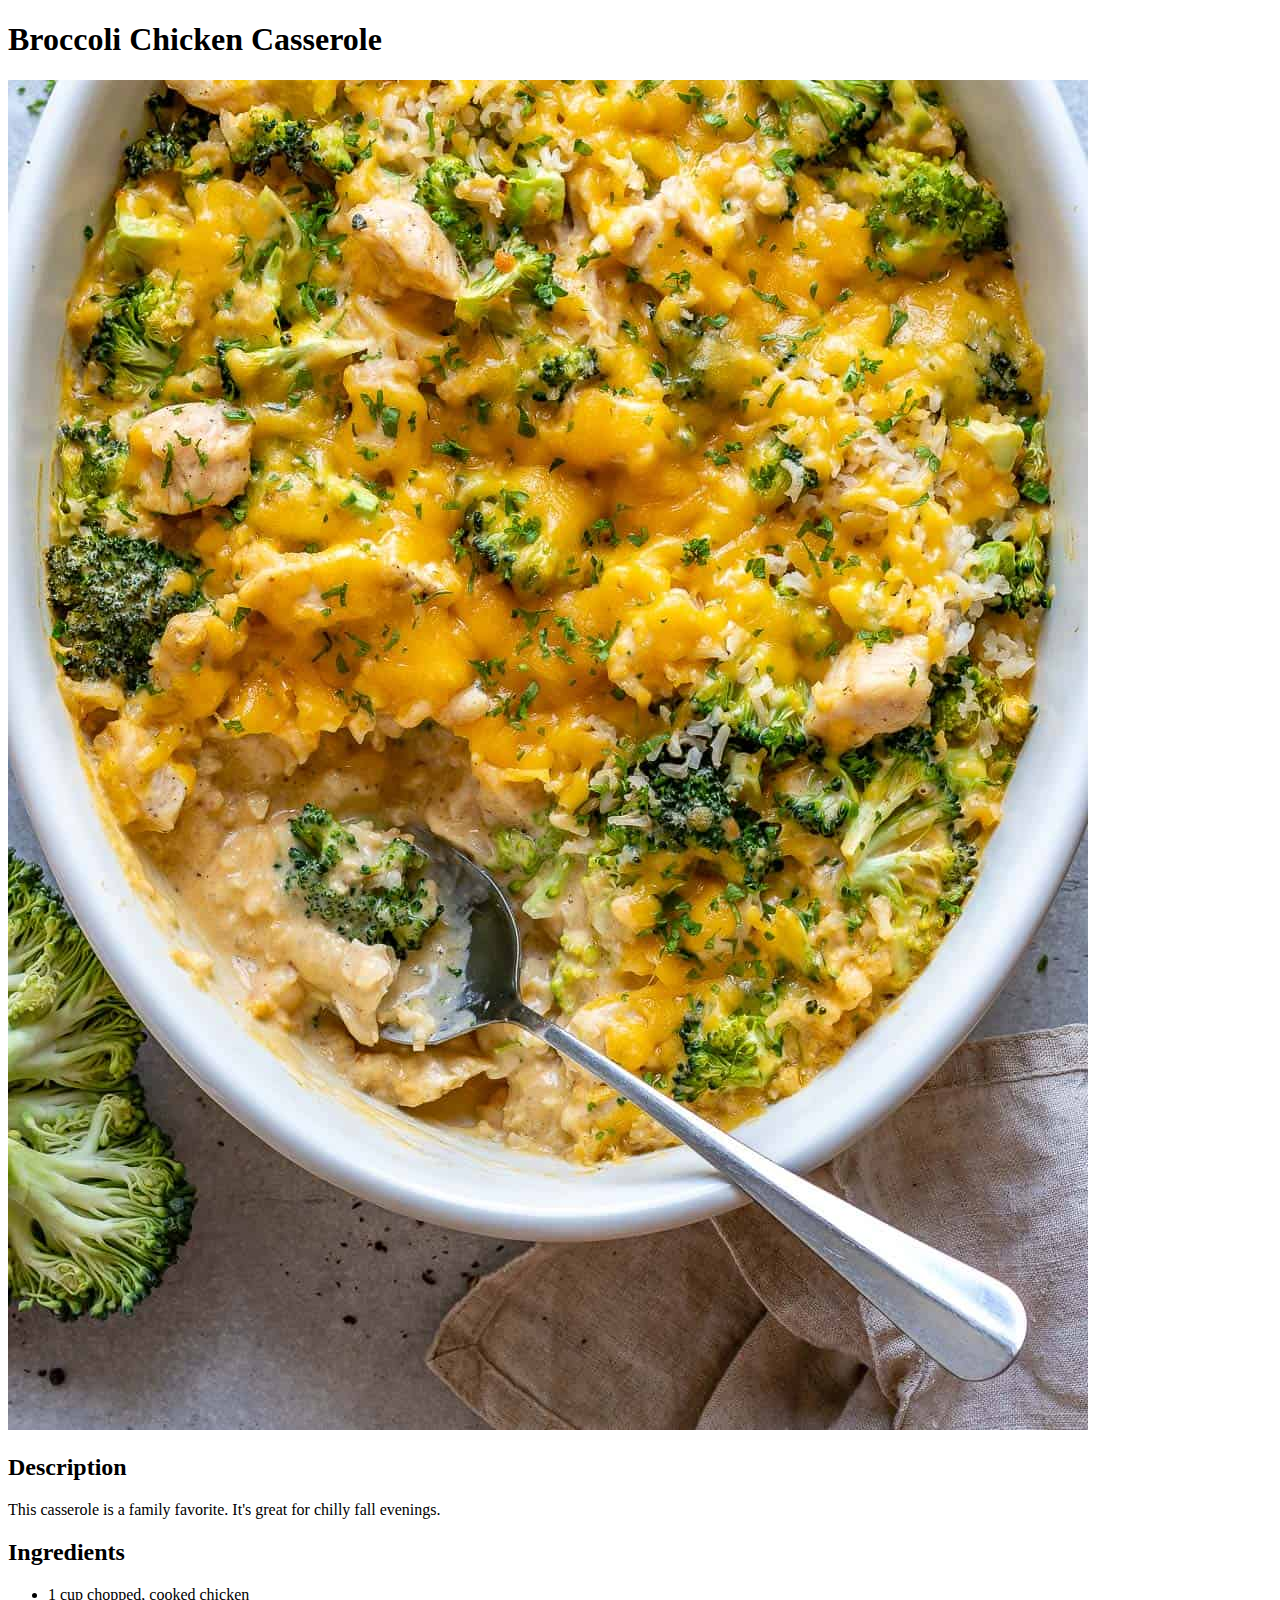
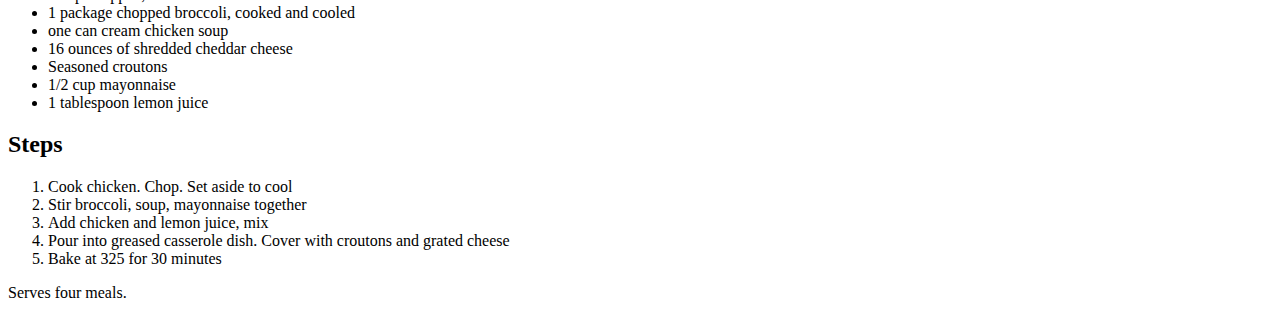
==== recipes/broccoli-chicken.html @ 0c15d0c4 "Added three recipes" ====
<!DOCTYPE html>
<html lang=""en">
<head>
    <meta charset=""utf-8">
    <title>Broccoli Chicken Casserole</title>
</head>
<body>
    <h1>Broccoli Chicken Casserole</h1>
    <img src="broccoli-chicken.jpg" />
    <h2>Description</h2>
    <p>This casserole is a family favorite. It's great for chilly fall evenings.</p>

    <h2>Ingredients</h2>
    <ul>
        <li>1 cup chopped, cooked chicken</li>
        <li>1 package chopped broccoli, cooked and cooled</li>
        <li>one can cream chicken soup</li>
        <li>16 ounces of shredded cheddar cheese</li>
        <li>Seasoned croutons</li>
        <li>1/2 cup mayonnaise</li>
        <li>1 tablespoon lemon juice</li>
    </ul>

    <h2>Steps</h2>
    
    <ol>
        <li>Cook chicken. Chop. Set aside to cool</li>
        <li>Stir broccoli, soup, mayonnaise together</li>
        <li>Add chicken and lemon juice, mix</li>
        <li>Pour into greased casserole dish. Cover with croutons and grated cheese</li>
        <li>Bake at 325 for 30 minutes</li>
    </ol>

    <p>Serves four meals.</p>
</body>
</html>
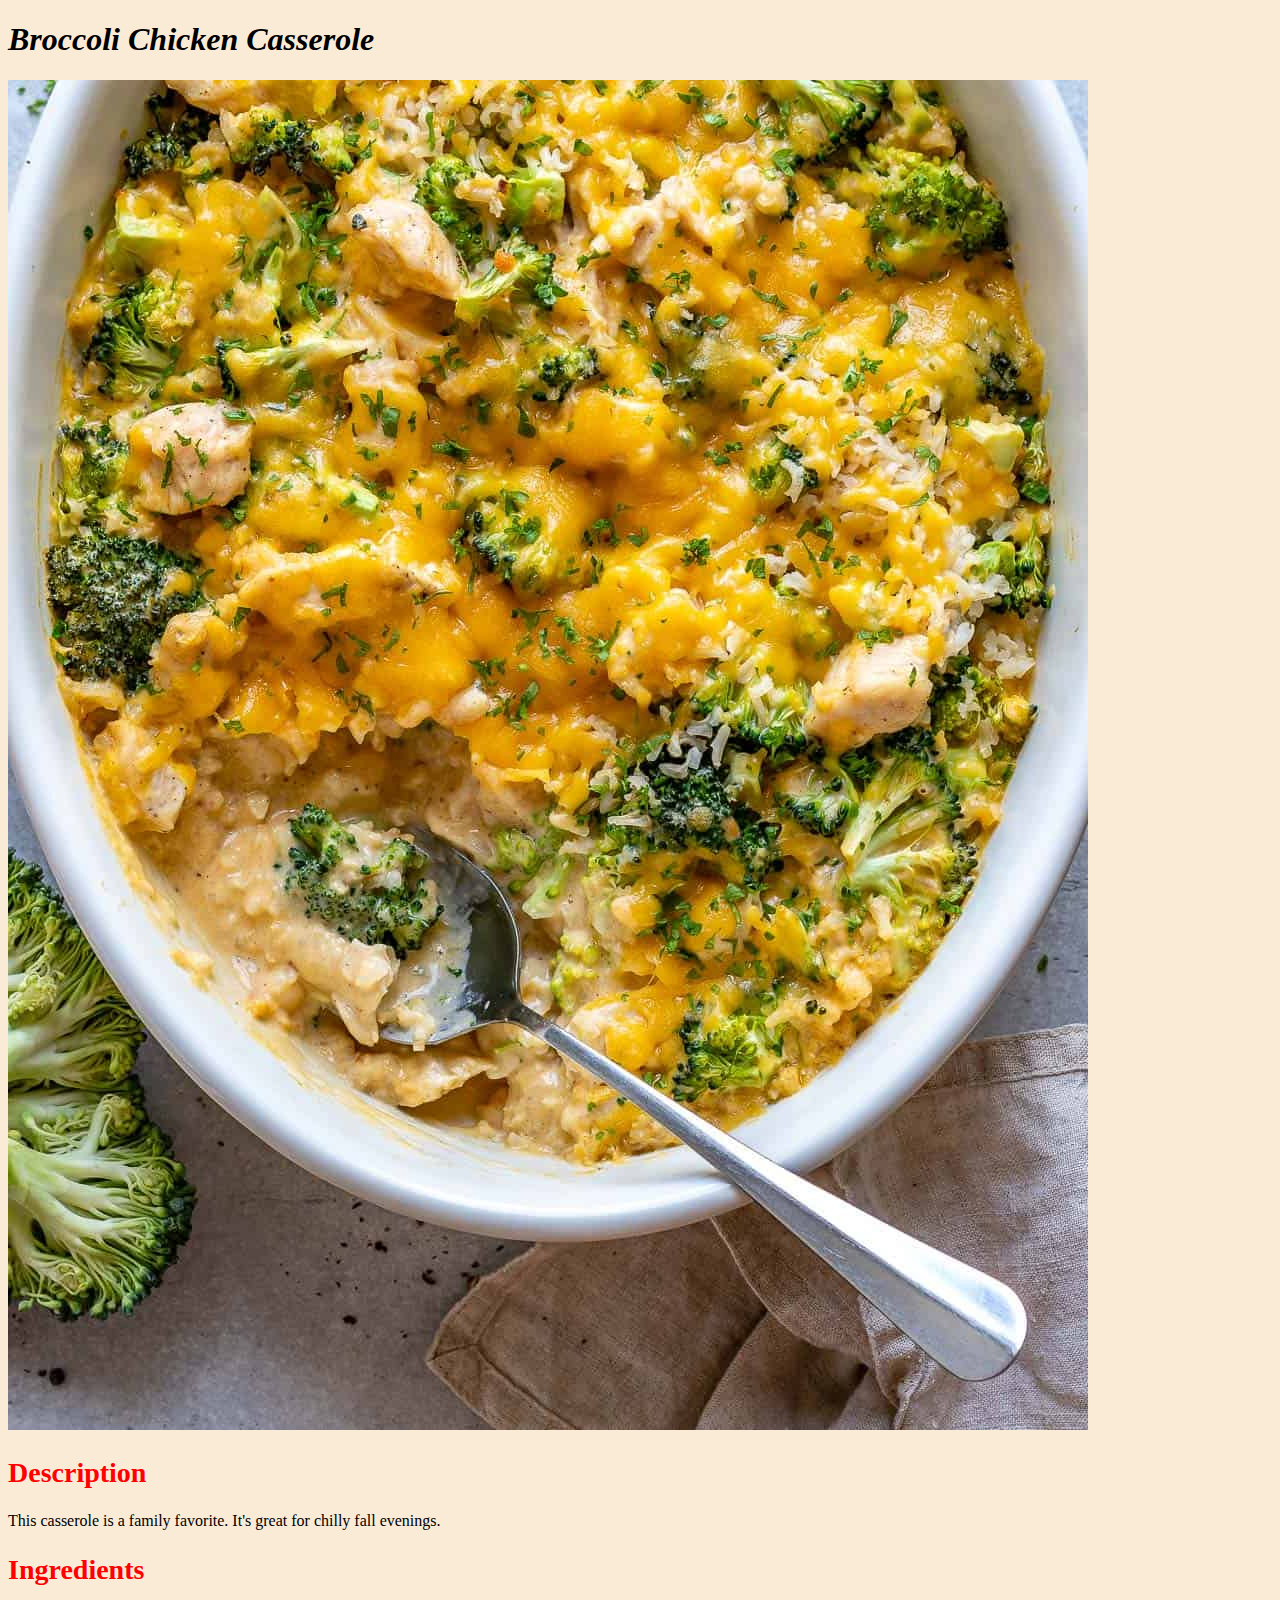
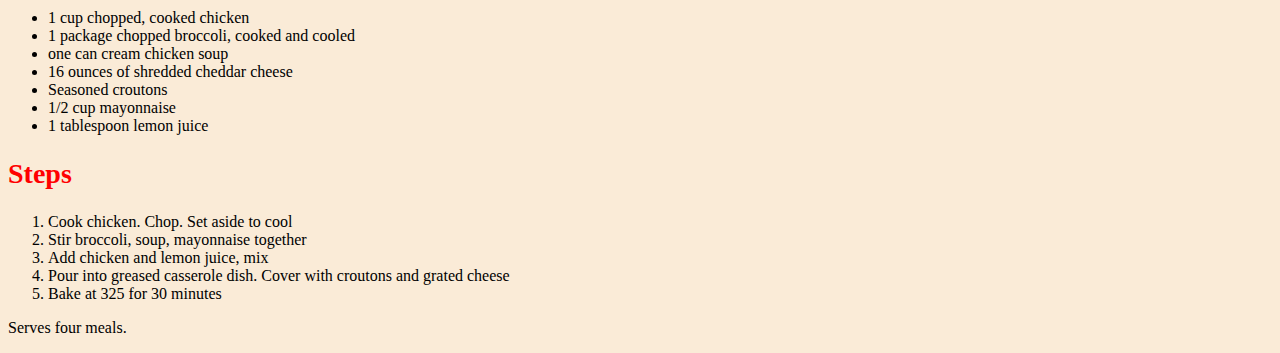
==== commit d6a50742: "Edited style sheet" ====
--- a/recipes/broccoli-chicken.html
+++ b/recipes/broccoli-chicken.html
@@ -3,6 +3,7 @@
 <head>
     <meta charset=""utf-8">
     <title>Broccoli Chicken Casserole</title>
+    <link rel="stylesheet" href="../styles.css">
 </head>
 <body>
     <h1>Broccoli Chicken Casserole</h1>
--- a/styles.css
+++ b/styles.css
@@ -0,0 +1,24 @@
+/* styles.css */
+
+* {
+    background-color: antiquewhite;
+}
+
+h1 {
+    font-size: 2em;
+    color: black;
+    font-style: italic;
+}
+
+h2 {
+    font-size: 1.75em;
+    color: red;
+}
+
+a {
+    text-decoration: none;
+}
+
+a:hover {
+    text-decoration: underline;
+}
